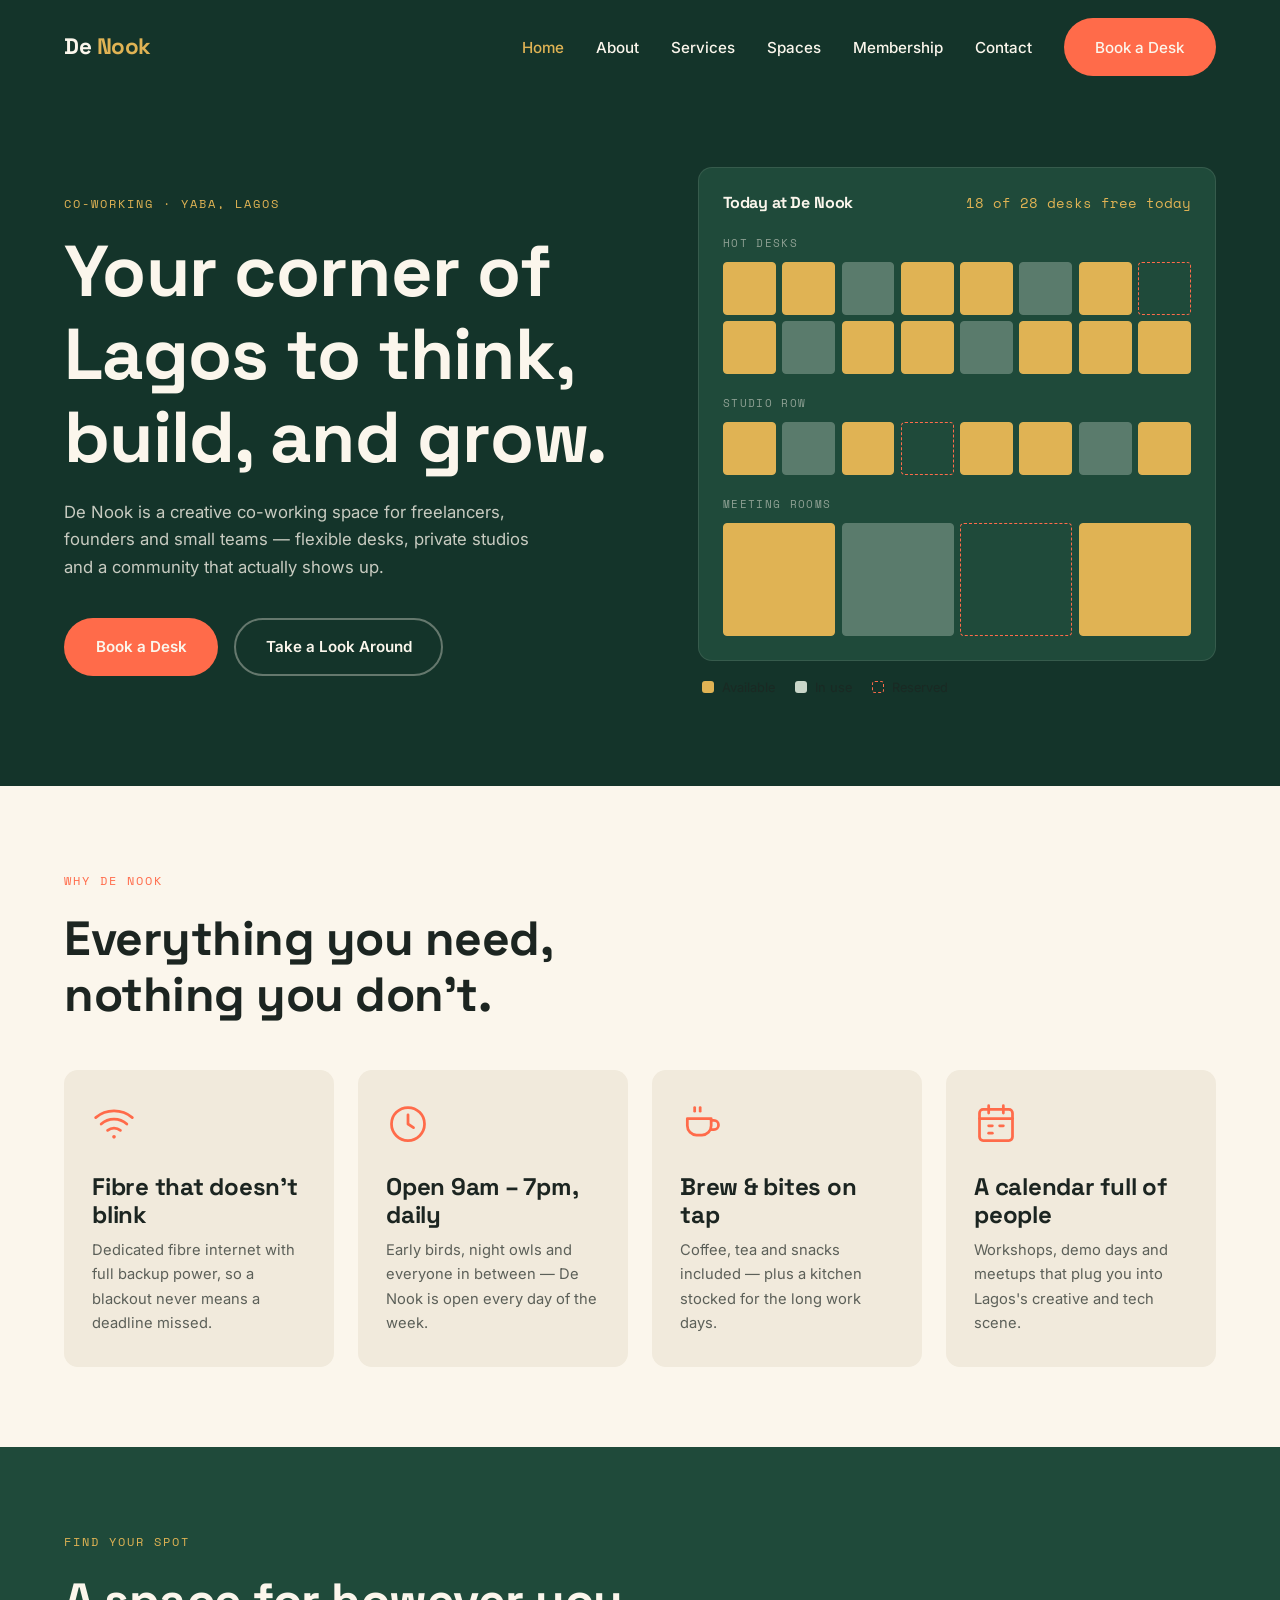
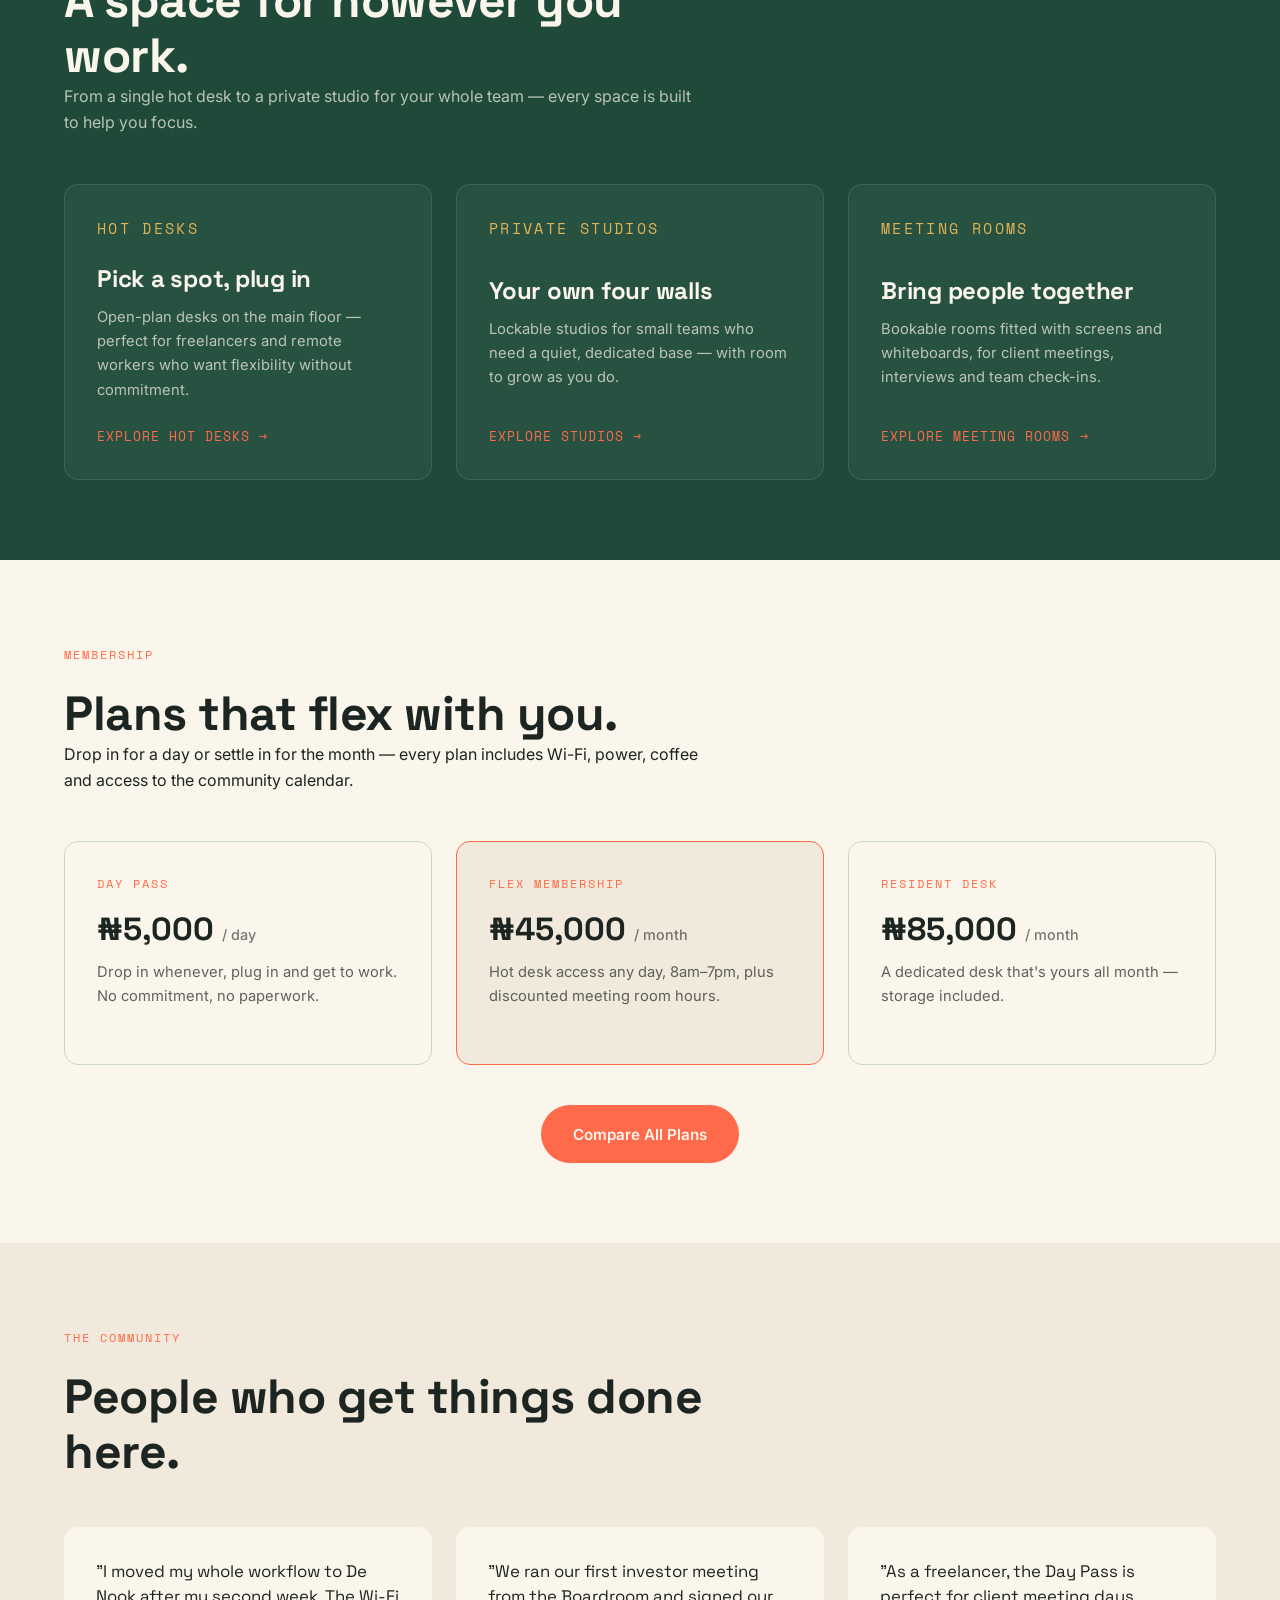
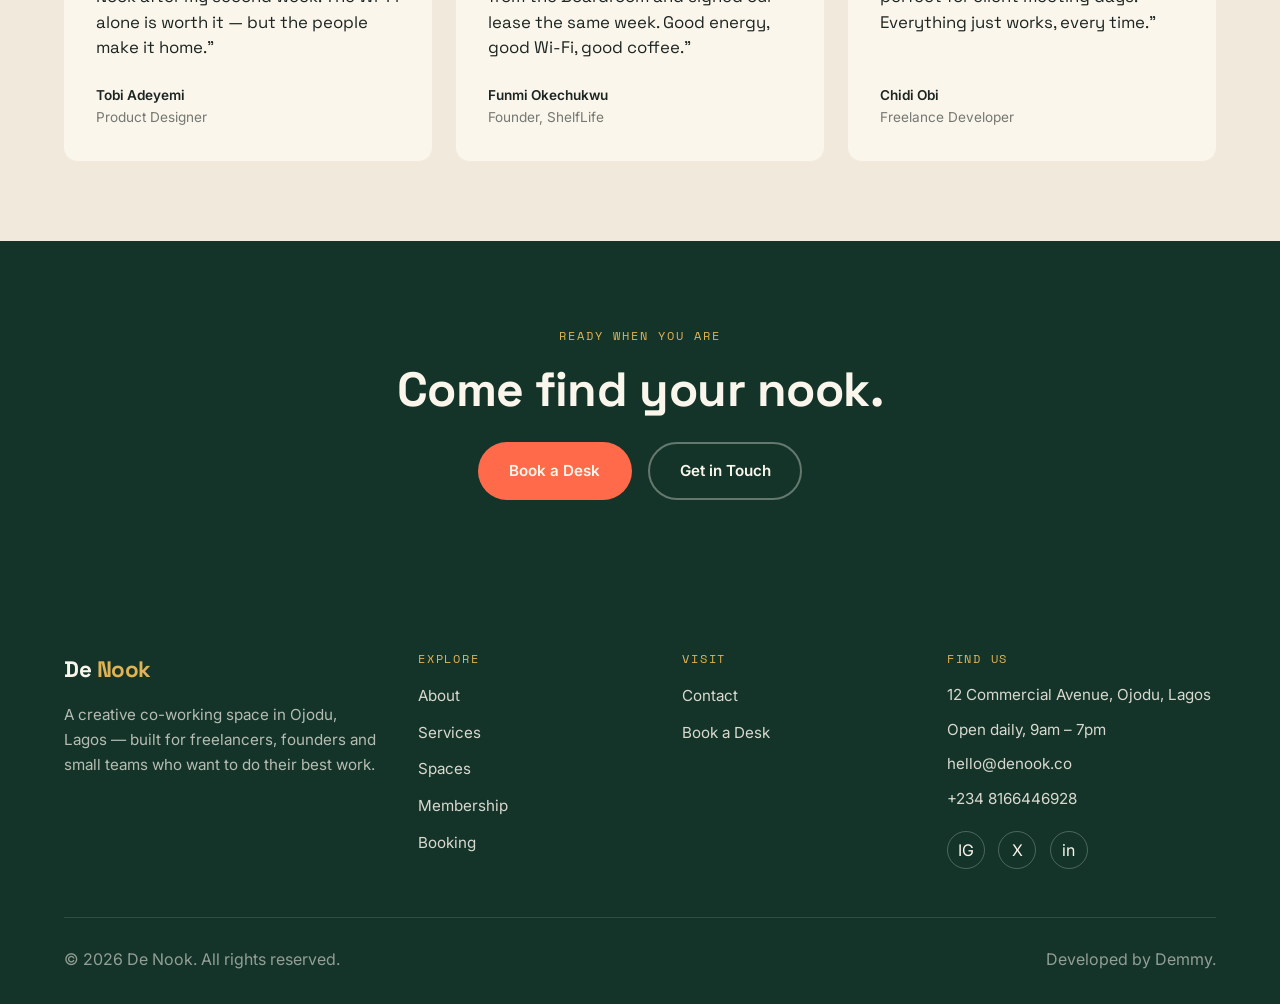
==== index.html @ dfa19780 "commit" ====
<!DOCTYPE html>
<html lang="en">
<head>
  <meta charset="UTF-8" />
  <meta name="viewport" content="width=device-width, initial-scale=1.0" />
  <title>De Nook — Creative Co-Working in Yaba, Lagos</title>
  <meta name="description" content="De Nook is a creative co-working space in Yaba, Lagos offering hot desks, private studios, meeting rooms and a community of makers." />

  <link rel="preconnect" href="https://fonts.googleapis.com" />
  <link rel="preconnect" href="https://fonts.gstatic.com" crossorigin />
  <link href="https://fonts.googleapis.com/css2?family=Space+Grotesk:wght@500;700&family=Inter:wght@400;500;600;700&family=Space+Mono:wght@400;700&display=swap" rel="stylesheet" />

  <link rel="stylesheet" href="css/style.css" />
  <link rel="stylesheet" href="css/home.css" />
</head>
<body>

  <!-- ===== Navbar ===== -->
  <header class="navbar">
    <div class="container">
      <a href="index.html" class="logo">De <span>Nook</span></a>

      <button class="nav-toggle" aria-label="Toggle navigation" aria-expanded="false">
        <span></span><span></span><span></span>
      </button>

      <ul class="nav-links">
        <li><a href="index.html" class="active">Home</a></li>
        <li><a href="about.html">About</a></li>
        <li><a href="services.html">Services</a></li>
        <li><a href="spaces.html">Spaces</a></li>
        <li><a href="membership.html">Membership</a></li>
        <li><a href="contact.html">Contact</a></li>
        <li><a href="booking.html" class="btn btn-primary">Book a Desk</a></li>
      </ul>
    </div>
  </header>

  <!-- ===== Hero ===== -->
  <section class="hero">
    <div class="container hero-grid">
      <div class="hero-content">
        <p class="eyebrow">Co-Working · Yaba, Lagos</p>
        <h1>Your corner of Lagos to think, build, and grow.</h1>
        <p class="hero-sub">
          De Nook is a creative co-working space for freelancers, founders and small
          teams — flexible desks, private studios and a community that actually shows up.
        </p>
        <div class="hero-actions">
          <a href="booking.html" class="btn btn-primary">Book a Desk</a>
          <a href="spaces.html" class="btn btn-outline">Take a Look Around</a>
        </div>
      </div>

      <div class="hero-visual">
        <div class="desk-map" id="deskMap">
          <div class="desk-map-header">
            <h3>Today at De Nook</h3>
            <span class="desk-map-count">— of — desks free today</span>
          </div>

          <div class="desk-zone">
            <span class="desk-zone-label">Hot Desks</span>
            <div class="desk-grid">
              <div class="desk available"></div>
              <div class="desk available"></div>
              <div class="desk occupied"></div>
              <div class="desk available"></div>
              <div class="desk available"></div>
              <div class="desk occupied"></div>
              <div class="desk available"></div>
              <div class="desk reserved"></div>
              <div class="desk available"></div>
              <div class="desk occupied"></div>
              <div class="desk available"></div>
              <div class="desk available"></div>
              <div class="desk occupied"></div>
              <div class="desk available"></div>
              <div class="desk available"></div>
              <div class="desk available"></div>
            </div>
          </div>

          <div class="desk-zone">
            <span class="desk-zone-label">Studio Row</span>
            <div class="desk-grid">
              <div class="desk available"></div>
              <div class="desk occupied"></div>
              <div class="desk available"></div>
              <div class="desk reserved"></div>
              <div class="desk available"></div>
              <div class="desk available"></div>
              <div class="desk occupied"></div>
              <div class="desk available"></div>
            </div>
          </div>

          <div class="desk-zone">
            <span class="desk-zone-label">Meeting Rooms</span>
            <div class="desk-grid rooms">
              <div class="desk available"></div>
              <div class="desk occupied"></div>
              <div class="desk reserved"></div>
              <div class="desk available"></div>
            </div>
          </div>
        </div>

        <div class="desk-legend">
          <span class="desk-legend-item"><span class="desk-legend-swatch available"></span> Available</span>
          <span class="desk-legend-item"><span class="desk-legend-swatch occupied"></span> In use</span>
          <span class="desk-legend-item"><span class="desk-legend-swatch reserved"></span> Reserved</span>
        </div>
      </div>
    </div>
  </section>

  <!-- ===== Highlights ===== -->
  <section class="highlights">
    <div class="container">
      <div class="section-head">
        <p class="eyebrow">Why De Nook</p>
        <h2>Everything you need, nothing you don't.</h2>
      </div>

      <div class="highlights-grid">
        <div class="highlight-card">
          <svg class="highlight-icon" viewBox="0 0 24 24" fill="none" stroke="currentColor" stroke-width="1.5" stroke-linecap="round" stroke-linejoin="round">
            <path d="M2 8.5a15.5 15.5 0 0 1 20 0" />
            <path d="M5 12a10.5 10.5 0 0 1 14 0" />
            <path d="M8.5 15.5a5.5 5.5 0 0 1 7 0" />
            <circle cx="12" cy="19" r="1" fill="currentColor" stroke="none" />
          </svg>
          <h3>Fibre that doesn't blink</h3>
          <p>Dedicated fibre internet with full backup power, so a blackout never means a deadline missed.</p>
        </div>

        <div class="highlight-card">
          <svg class="highlight-icon" viewBox="0 0 24 24" fill="none" stroke="currentColor" stroke-width="1.5" stroke-linecap="round" stroke-linejoin="round">
            <circle cx="12" cy="12" r="9" />
            <path d="M12 7v5l3 2" />
          </svg>
          <h3>Open 9am – 7pm, daily</h3>
          <p>Early birds, night owls and everyone in between — De Nook is open every day of the week.</p>
        </div>

        <div class="highlight-card">
          <svg class="highlight-icon" viewBox="0 0 24 24" fill="none" stroke="currentColor" stroke-width="1.5" stroke-linecap="round" stroke-linejoin="round">
            <path d="M4 9h13v4a5 5 0 0 1-5 5H9a5 5 0 0 1-5-5V9Z" />
            <path d="M17 10h1.5a2.5 2.5 0 0 1 0 5H17" />
            <path d="M8 3v2" />
            <path d="M11 3v2" />
          </svg>
          <h3>Brew &amp; bites on tap</h3>
          <p>Coffee, tea and snacks included — plus a kitchen stocked for the long work days.</p>
        </div>

        <div class="highlight-card">
          <svg class="highlight-icon" viewBox="0 0 24 24" fill="none" stroke="currentColor" stroke-width="1.5" stroke-linecap="round" stroke-linejoin="round">
            <rect x="3" y="4" width="18" height="17" rx="2" />
            <path d="M3 9h18" />
            <path d="M8 2v4" />
            <path d="M16 2v4" />
            <path d="M8 13h2" />
            <path d="M14 13h2" />
            <path d="M8 17h2" />
          </svg>
          <h3>A calendar full of people</h3>
          <p>Workshops, demo days and meetups that plug you into Lagos's creative and tech scene.</p>
        </div>
      </div>
    </div>
  </section>

  <!-- ===== Spaces preview ===== -->
  <section class="spaces-preview">
    <div class="container">
      <div class="section-head">
        <p class="eyebrow">Find Your Spot</p>
        <h2>A space for however you work.</h2>
        <p>From a single hot desk to a private studio for your whole team — every space is built to help you focus.</p>
      </div>

      <div class="spaces-grid">
        <div class="space-card">
          <p class="eyebrow">Hot Desks</p>
          <h3>Pick a spot, plug in</h3>
          <p>Open-plan desks on the main floor — perfect for freelancers and remote workers who want flexibility without commitment.</p>
          <a href="spaces.html" class="text-link">Explore Hot Desks →</a>
        </div>

        <div class="space-card">
          <p class="eyebrow">Private Studios</p>
          <h3>Your own four walls</h3>
          <p>Lockable studios for small teams who need a quiet, dedicated base — with room to grow as you do.</p>
          <a href="spaces.html" class="text-link">Explore Studios →</a>
        </div>

        <div class="space-card">
          <p class="eyebrow">Meeting Rooms</p>
          <h3>Bring people together</h3>
          <p>Bookable rooms fitted with screens and whiteboards, for client meetings, interviews and team check-ins.</p>
          <a href="spaces.html" class="text-link">Explore Meeting Rooms →</a>
        </div>
      </div>
    </div>
  </section>

  <!-- ===== Membership preview ===== -->
  <section class="membership">
    <div class="container">
      <div class="section-head">
        <p class="eyebrow">Membership</p>
        <h2>Plans that flex with you.</h2>
        <p>Drop in for a day or settle in for the month — every plan includes Wi-Fi, power, coffee and access to the community calendar.</p>
      </div>

      <div class="membership-grid">
        <div class="plan-card">
          <p class="eyebrow">Day Pass</p>
          <p class="plan-price">₦5,000 <span>/ day</span></p>
          <p class="plan-desc">Drop in whenever, plug in and get to work. No commitment, no paperwork.</p>
        </div>

        <div class="plan-card featured">
          <p class="eyebrow">Flex Membership</p>
          <p class="plan-price">₦45,000 <span>/ month</span></p>
          <p class="plan-desc">Hot desk access any day, 8am–7pm, plus discounted meeting room hours.</p>
        </div>

        <div class="plan-card">
          <p class="eyebrow">Resident Desk</p>
          <p class="plan-price">₦85,000 <span>/ month</span></p>
          <p class="plan-desc">A dedicated desk that's yours all month — storage included.</p>
        </div>
      </div>

      <div class="membership-cta">
        <a href="membership.html" class="btn btn-primary">Compare All Plans</a>
      </div>
    </div>
  </section>

  <!-- ===== Community / testimonials ===== -->
  <section class="community">
    <div class="container">
      <div class="section-head">
        <p class="eyebrow">The Community</p>
        <h2>People who get things done here.</h2>
      </div>

      <div class="testimonial-grid">
        <div class="testimonial-card">
          <p class="testimonial-quote">"I moved my whole workflow to De Nook after my second week. The Wi-Fi alone is worth it — but the people make it home."</p>
          <p class="testimonial-author"><strong>Tobi Adeyemi</strong>Product Designer</p>
        </div>

        <div class="testimonial-card">
          <p class="testimonial-quote">"We ran our first investor meeting from the Boardroom and signed our lease the same week. Good energy, good Wi-Fi, good coffee."</p>
          <p class="testimonial-author"><strong>Funmi Okechukwu</strong>Founder, ShelfLife</p>
        </div>

        <div class="testimonial-card">
          <p class="testimonial-quote">"As a freelancer, the Day Pass is perfect for client meeting days. Everything just works, every time."</p>
          <p class="testimonial-author"><strong>Chidi Obi</strong>Freelance Developer</p>
        </div>
      </div>
    </div>
  </section>

  <!-- ===== CTA banner ===== -->
  <section class="cta-banner">
    <div class="container">
      <p class="eyebrow">Ready When You Are</p>
      <h2>Come find your nook.</h2>
      <div class="cta-banner-actions">
        <a href="booking.html" class="btn btn-primary">Book a Desk</a>
        <a href="contact.html" class="btn btn-outline">Get in Touch</a>
      </div>
    </div>
  </section>

  <!-- ===== Footer ===== -->
  <footer class="footer">
    <div class="container">
      <div class="footer-grid">
        <div class="footer-brand">
          <a href="index.html" class="logo">De <span>Nook</span></a>
          <p>A creative co-working space in Ojodu, Lagos — built for freelancers, founders and small teams who want to do their best work.</p>
        </div>

        <div class="footer-nav">
          <h4>Explore</h4>
          <ul class="footer-links">
            <li><a href="about.html">About</a></li>
            <li><a href="services.html">Services</a></li>
            <li><a href="spaces.html">Spaces</a></li>
            <li><a href="membership.html">Membership</a></li>
            <li><a href="booking.html">Booking</a></li>
          </ul>
        </div>

        <div class="footer-nav">
          <h4>Visit</h4>
          <ul class="footer-links">
            <li><a href="contact.html">Contact</a></li>
            <li><a href="booking.html">Book a Desk</a></li>
          </ul>
        </div>

        <div class="footer-contact">
          <h4>Find Us</h4>
          <address>12 Commercial Avenue, Ojodu, Lagos</address>
          <p>Open daily, 9am – 7pm</p>
          <p>hello@denook.co</p>
          <p>+234 8166446928</p>

          <div class="footer-social">
            <a href="#" aria-label="Instagram">IG</a>
            <a href="#" aria-label="X (Twitter)">X</a>
            <a href="#" aria-label="LinkedIn">in</a>
          </div>
        </div>
      </div>

      <div class="footer-bottom">
        <p>© 2026 De Nook. All rights reserved.</p>
        <p>Developed by Demmy.</p>
      </div>
    </div>
  </footer>

  <script src="js/main.js"></script>
</body>
</html>
---- css/style.css ----
/* =========================================================
   DE NOOK — Global Stylesheet
   Shared design tokens, layout primitives, nav & footer.
   Page-specific styles live in their own files
   (e.g. home.css, about.css) and load after this one.
   ========================================================= */

:root {
  /* Color tokens */
  --forest: #14342A;        /* primary dark — nav, hero, footer */
  --forest-light: #1F4A3A;  /* lighter green — cards on dark */
  --cream: #FBF6EC;         /* warm paper — main light background */
  --cream-dim: #F1EADC;     /* slightly deeper cream — alt sections */
  --coral: #FF6B4A;         /* primary accent — CTAs, links */
  --coral-soft: #FFB199;    /* tint of coral for backgrounds */
  --gold: #E0B354;          /* secondary accent — icons, highlights */
  --ink: #1C2521;           /* near-black text on light bg */
  --sage: #C9D6C9;          /* muted divider / occupied state */

  /* Typography */
  --font-display: 'Space Grotesk', sans-serif;
  --font-body: 'Inter', sans-serif;
  --font-mono: 'Space Mono', monospace;

  /* Layout */
  --container: 1200px;
  --radius: 14px;
  --radius-sm: 8px;
}

/* ---------- Reset ---------- */
* {
  margin: 0;
  padding: 0;
  box-sizing: border-box;
}

html {
  scroll-behavior: smooth;
}

body {
  font-family: var(--font-body);
  color: var(--ink);
  background: var(--cream);
  line-height: 1.65;
  -webkit-font-smoothing: antialiased;
  -moz-osx-font-smoothing: grayscale;
}

img {
  max-width: 100%;
  display: block;
}

a {
  color: inherit;
  text-decoration: none;
}

ul {
  list-style: none;
}

button {
  font-family: inherit;
}

/* ---------- Layout helpers ---------- */
.container {
  max-width: var(--container);
  margin: 0 auto;
  padding: 0 1.5rem;
}

section {
  padding: 5rem 0;
}

@media (max-width: 720px) {
  section {
    padding: 3.5rem 0;
  }
}

/* ---------- Typography ---------- */
h1, h2, h3, h4 {
  font-family: var(--font-display);
  font-weight: 700;
  line-height: 1.15;
  letter-spacing: -0.01em;
}

h1 { font-size: clamp(2.5rem, 6vw, 4.5rem); }
h2 { font-size: clamp(2rem, 4.5vw, 3rem); }
h3 { font-size: clamp(1.2rem, 2.5vw, 1.5rem); }

p {
  font-size: 1rem;
}

.eyebrow {
  font-family: var(--font-mono);
  font-size: 0.78rem;
  letter-spacing: 0.16em;
  text-transform: uppercase;
  color: var(--coral);
  display: inline-block;
  margin-bottom: 1rem;
}

.section-head {
  max-width: 640px;
  margin-bottom: 3rem;
}

.section-head h2 {
  margin-top: 0.25rem;
}

/* ---------- Buttons ---------- */
.btn {
  display: inline-flex;
  align-items: center;
  justify-content: center;
  gap: 0.5rem;
  font-family: var(--font-body);
  font-weight: 600;
  font-size: 0.95rem;
  padding: 0.9rem 1.85rem;
  border-radius: 999px;
  border: 2px solid transparent;
  cursor: pointer;
  white-space: nowrap;
  transition: transform 0.2s ease, background-color 0.2s ease, color 0.2s ease, border-color 0.2s ease;
}

.btn-primary {
  background: var(--coral);
  color: var(--cream);
}

.btn-primary:hover {
  transform: translateY(-2px);
  background: #ff7e5f;
}

.btn-outline {
  background: transparent;
  border-color: currentColor;
  color: inherit;
}

.btn-outline:hover {
  transform: translateY(-2px);
  border-color: var(--gold);
  color: var(--gold);
}

/* ---------- Shared icon + card utilities ---------- */
.icon {
  width: 44px;
  height: 44px;
  color: var(--coral);
  margin-bottom: 1.25rem;
}

.card {
  background: var(--cream-dim);
  border-radius: var(--radius);
  padding: 2rem 1.75rem;
  transition: transform 0.25s ease, box-shadow 0.25s ease;
}

.card:hover {
  transform: translateY(-4px);
  box-shadow: 0 12px 28px rgba(20, 52, 42, 0.08);
}

/* ---------- Navbar ---------- */
.navbar {
  position: sticky;
  top: 0;
  z-index: 100;
  background: var(--forest);
  color: var(--cream);
}

.navbar .container {
  display: flex;
  align-items: center;
  justify-content: space-between;
  padding: 1.15rem 1.5rem;
  position: relative;
}

.logo {
  font-family: var(--font-display);
  font-weight: 700;
  font-size: 1.4rem;
  letter-spacing: -0.02em;
  z-index: 110;
}

.logo span {
  color: var(--gold);
}

.nav-links {
  display: flex;
  align-items: center;
  gap: 2rem;
}

.nav-links a {
  font-size: 0.95rem;
  font-weight: 500;
  transition: color 0.2s ease;
}

.nav-links a:hover,
.nav-links a.active {
  color: var(--gold);
}

.nav-links a.btn {
  color: var(--cream);
}

.nav-links a.btn:hover {
  color: var(--cream);
}

.nav-toggle {
  display: none;
  background: none;
  border: none;
  color: var(--cream);
  cursor: pointer;
  z-index: 110;
  width: 28px;
  height: 22px;
  position: relative;
}

.nav-toggle span {
  position: absolute;
  left: 0;
  width: 100%;
  height: 2px;
  background: currentColor;
  border-radius: 2px;
  transition: transform 0.25s ease, opacity 0.25s ease, top 0.25s ease;
}

.nav-toggle span:nth-child(1) { top: 0; }
.nav-toggle span:nth-child(2) { top: 10px; }
.nav-toggle span:nth-child(3) { top: 20px; }

.nav-toggle.open span:nth-child(1) {
  top: 10px;
  transform: rotate(45deg);
}
.nav-toggle.open span:nth-child(2) {
  opacity: 0;
}
.nav-toggle.open span:nth-child(3) {
  top: 10px;
  transform: rotate(-45deg);
}

@media (max-width: 860px) {
  .nav-toggle {
    display: block;
  }

  .nav-links {
    position: absolute;
    top: 100%;
    left: 0;
    right: 0;
    background: var(--forest);
    flex-direction: column;
    align-items: flex-start;
    padding: 0.5rem 1.5rem 2rem;
    gap: 1.25rem;
    transform: translateY(-8px);
    opacity: 0;
    pointer-events: none;
    transition: opacity 0.25s ease, transform 0.25s ease;
    border-top: 1px solid rgba(251, 246, 236, 0.1);
  }

  .nav-links.open {
    opacity: 1;
    transform: translateY(0);
    pointer-events: auto;
  }

  .nav-links a.btn {
    margin-top: 0.25rem;
  }
}

/* ---------- Footer ---------- */
.footer {
  background: var(--forest);
  color: var(--cream);
  padding: 4.5rem 0 2rem;
}

.footer-grid {
  display: grid;
  grid-template-columns: 1.4fr 1fr 1fr 1.2fr;
  gap: 2.5rem;
  padding-bottom: 3rem;
  border-bottom: 1px solid rgba(251, 246, 236, 0.12);
}

.footer-brand .logo {
  display: inline-block;
  margin-bottom: 0.85rem;
}

.footer-brand p {
  color: rgba(251, 246, 236, 0.7);
  max-width: 320px;
  font-size: 0.95rem;
}

.footer h4 {
  font-family: var(--font-mono);
  font-size: 0.78rem;
  letter-spacing: 0.14em;
  text-transform: uppercase;
  color: var(--gold);
  font-weight: 400;
  margin-bottom: 1rem;
}

.footer-links li {
  margin-bottom: 0.65rem;
}

.footer-links a {
  font-size: 0.95rem;
  color: rgba(251, 246, 236, 0.85);
  transition: color 0.2s ease;
}

.footer-links a:hover {
  color: var(--gold);
}

.footer-contact p,
.footer-contact address {
  font-size: 0.95rem;
  color: rgba(251, 246, 236, 0.85);
  font-style: normal;
  margin-bottom: 0.6rem;
}

.footer-social {
  display: flex;
  gap: 0.85rem;
  margin-top: 1.25rem;
}

.footer-social a {
  width: 38px;
  height: 38px;
  border-radius: 50%;
  border: 1px solid rgba(251, 246, 236, 0.25);
  display: flex;
  align-items: center;
  justify-content: center;
  transition: border-color 0.2s ease, color 0.2s ease;
}

.footer-social a:hover {
  border-color: var(--gold);
  color: var(--gold);
}

.footer-bottom {
  display: flex;
  justify-content: space-between;
  align-items: center;
  flex-wrap: wrap;
  gap: 1rem;
  padding-top: 1.75rem;
  font-size: 0.85rem;
  color: rgba(251, 246, 236, 0.55);
}

@media (max-width: 900px) {
  .footer-grid {
    grid-template-columns: 1fr 1fr;
    gap: 2.5rem 2rem;
  }
}

@media (max-width: 560px) {
  .footer-grid {
    grid-template-columns: 1fr;
    gap: 2.25rem;
  }
}

/* ---------- CTA banner (shared across pages) ---------- */
.cta-banner {
  background: var(--forest);
  color: var(--cream);
  text-align: center;
}

.cta-banner .eyebrow {
  color: var(--gold);
}

.cta-banner h2 {
  margin-bottom: 1.5rem;
}

.cta-banner-actions {
  display: flex;
  justify-content: center;
  gap: 1rem;
  flex-wrap: wrap;
}

.cta-banner .btn-outline {
  border-color: rgba(251, 246, 236, 0.35);
}

/* ---------- Page header (for non-home pages) ---------- */
.page-header {
  background: var(--forest);
  color: var(--cream);
  padding: 4.5rem 0 3.5rem;
}

.page-header .eyebrow {
  color: var(--gold);
}

.page-header h1 {
  font-size: clamp(2.25rem, 5vw, 3.5rem);
}

.page-header p {
  max-width: 560px;
  color: rgba(251, 246, 236, 0.78);
  margin-top: 1rem;
}

/* ---------- Focus states (accessibility) ---------- */
a:focus-visible,
button:focus-visible,
input:focus-visible,
select:focus-visible,
textarea:focus-visible {
  outline: 2px solid var(--coral);
  outline-offset: 3px;
}

/* ---------- Reduced motion ---------- */
@media (prefers-reduced-motion: reduce) {
  html {
    scroll-behavior: auto;
  }

  * {
    animation-duration: 0.01ms !important;
    animation-iteration-count: 1 !important;
    transition-duration: 0.01ms !important;
  }
}
---- css/home.css ----
/* =========================================================
   DE NOOK — Home Page Styles
   ========================================================= */

/* ---------- Hero ---------- */
.hero {
  background: var(--forest);
  color: var(--cream);
  padding: 4.5rem 0 5.5rem;
  overflow: hidden;
}

.hero-grid {
  display: grid;
  grid-template-columns: 1.1fr 1fr;
  gap: 4rem;
  align-items: center;
}

.hero-content h1 {
  margin-bottom: 1.25rem;
}

.hero-content .eyebrow {
  color: var(--gold);
}

.hero-sub {
  color: rgba(251, 246, 236, 0.78);
  font-size: 1.05rem;
  max-width: 480px;
  margin-bottom: 2.25rem;
}

.hero-actions {
  display: flex;
  gap: 1rem;
  flex-wrap: wrap;
}

.hero-actions .btn-outline {
  border-color: rgba(251, 246, 236, 0.35);
}

/* ---------- Desk map (signature element) ---------- */
.hero-visual {
  display: flex;
  flex-direction: column;
  gap: 1rem;
}

.desk-map {
  background: var(--forest-light);
  border: 1px solid rgba(251, 246, 236, 0.1);
  border-radius: var(--radius);
  padding: 1.5rem;
}

.desk-map-header {
  display: flex;
  justify-content: space-between;
  align-items: baseline;
  margin-bottom: 1.25rem;
}

.desk-map-header h3 {
  font-size: 1rem;
  color: var(--cream);
}

.desk-map-count {
  font-family: var(--font-mono);
  font-size: 0.85rem;
  color: var(--gold);
}

.desk-zone {
  margin-bottom: 1.25rem;
}

.desk-zone:last-child {
  margin-bottom: 0;
}

.desk-zone-label {
  font-family: var(--font-mono);
  font-size: 0.7rem;
  letter-spacing: 0.12em;
  text-transform: uppercase;
  color: rgba(251, 246, 236, 0.5);
  margin-bottom: 0.6rem;
  display: block;
}

.desk-grid {
  display: grid;
  grid-template-columns: repeat(8, 1fr);
  gap: 0.4rem;
}

.desk-grid.rooms {
  grid-template-columns: repeat(4, 1fr);
}

.desk {
  aspect-ratio: 1;
  border-radius: 4px;
  background: rgba(251, 246, 236, 0.08);
  border: 1px solid rgba(251, 246, 236, 0.12);
  transition: background 0.6s ease, border-color 0.6s ease;
}

.desk.available {
  background: var(--gold);
  border-color: var(--gold);
  animation: pulse 2.6s ease-in-out infinite;
}

.desk.occupied {
  background: var(--sage);
  border-color: var(--sage);
  opacity: 0.35;
}

.desk.reserved {
  background: transparent;
  border-color: var(--coral);
  border-style: dashed;
}

@keyframes pulse {
  0%, 100% { opacity: 1; }
  50% { opacity: 0.45; }
}

.desk-legend {
  display: flex;
  gap: 1.25rem;
  flex-wrap: wrap;
  padding: 0 0.25rem;
}

.desk-legend-item {
  display: flex;
  align-items: center;
  gap: 0.5rem;
  font-size: 0.8rem;
  color: rgba(28, 37, 33, 0.7);
}

.desk-legend-swatch {
  width: 12px;
  height: 12px;
  border-radius: 3px;
  display: inline-block;
}

.desk-legend-swatch.available { background: var(--gold); }
.desk-legend-swatch.occupied { background: var(--sage); }
.desk-legend-swatch.reserved { background: transparent; border: 1px dashed var(--coral); }

@media (max-width: 980px) {
  .hero-grid {
    grid-template-columns: 1fr;
    gap: 3rem;
  }

  .hero-content {
    text-align: left;
  }
}

@media (max-width: 480px) {
  .desk-grid {
    grid-template-columns: repeat(6, 1fr);
  }

  .desk-grid.rooms {
    grid-template-columns: repeat(3, 1fr);
  }
}

/* ---------- Highlights ---------- */
.highlights-grid {
  display: grid;
  grid-template-columns: repeat(4, 1fr);
  gap: 1.5rem;
}

.highlight-card {
  background: var(--cream-dim);
  border-radius: var(--radius);
  padding: 2rem 1.75rem;
  transition: transform 0.25s ease, box-shadow 0.25s ease;
}

.highlight-card:hover {
  transform: translateY(-4px);
  box-shadow: 0 12px 28px rgba(20, 52, 42, 0.08);
}

.highlight-icon {
  width: 44px;
  height: 44px;
  margin-bottom: 1.25rem;
  color: var(--coral);
}

.highlight-card h3 {
  margin-bottom: 0.6rem;
}

.highlight-card p {
  font-size: 0.92rem;
  color: rgba(28, 37, 33, 0.7);
}

@media (max-width: 980px) {
  .highlights-grid {
    grid-template-columns: 1fr 1fr;
  }
}

@media (max-width: 600px) {
  .highlights-grid {
    grid-template-columns: 1fr;
  }
}

/* ---------- Spaces preview ---------- */
.spaces-preview {
  background: var(--forest-light);
  color: var(--cream);
}

.spaces-preview .section-head .eyebrow {
  color: var(--gold);
}

.spaces-preview .section-head p {
  color: rgba(251, 246, 236, 0.7);
}

.spaces-grid {
  display: grid;
  grid-template-columns: repeat(3, 1fr);
  gap: 1.5rem;
}

.space-card {
  background: rgba(251, 246, 236, 0.04);
  border: 1px solid rgba(251, 246, 236, 0.1);
  border-radius: var(--radius);
  padding: 2rem;
  display: flex;
  flex-direction: column;
  height: 100%;
}

.space-card .eyebrow {
  color: var(--gold);
}

.space-card h3 {
  margin-bottom: 0.75rem;
}

.space-card p {
  color: rgba(251, 246, 236, 0.7);
  font-size: 0.92rem;
  flex-grow: 1;
  margin-bottom: 1.5rem;
}

.space-card .text-link {
  font-family: var(--font-mono);
  font-size: 0.8rem;
  letter-spacing: 0.08em;
  text-transform: uppercase;
  color: var(--coral);
}

.space-card .text-link:hover {
  color: var(--gold);
}

@media (max-width: 980px) {
  .spaces-grid {
    grid-template-columns: 1fr;
  }
}

/* ---------- Membership preview ---------- */
.membership-grid {
  display: grid;
  grid-template-columns: repeat(3, 1fr);
  gap: 1.5rem;
}

.plan-card {
  border: 1px solid var(--sage);
  border-radius: var(--radius);
  padding: 2rem;
  display: flex;
  flex-direction: column;
}

.plan-card.featured {
  border-color: var(--coral);
  background: var(--cream-dim);
  position: relative;
}

.plan-card .eyebrow {
  margin-bottom: 0.5rem;
}

.plan-price {
  font-family: var(--font-display);
  font-size: 2rem;
  font-weight: 700;
  margin-bottom: 0.25rem;
}

.plan-price span {
  font-family: var(--font-body);
  font-size: 0.9rem;
  font-weight: 500;
  color: rgba(28, 37, 33, 0.6);
}

.plan-card p.plan-desc {
  font-size: 0.92rem;
  color: rgba(28, 37, 33, 0.7);
  margin-bottom: 1.5rem;
  flex-grow: 1;
}

@media (max-width: 980px) {
  .membership-grid {
    grid-template-columns: 1fr;
  }
}

.membership-cta {
  text-align: center;
  margin-top: 2.5rem;
}

/* ---------- Community / testimonials ---------- */
.community {
  background: var(--cream-dim);
}

.testimonial-grid {
  display: grid;
  grid-template-columns: repeat(3, 1fr);
  gap: 1.5rem;
}

.testimonial-card {
  background: var(--cream);
  border-radius: var(--radius);
  padding: 2rem;
  display: flex;
  flex-direction: column;
}

.testimonial-quote {
  font-family: var(--font-display);
  font-size: 1.05rem;
  line-height: 1.5;
  margin-bottom: 1.5rem;
  flex-grow: 1;
}

.testimonial-author {
  font-size: 0.85rem;
  color: rgba(28, 37, 33, 0.6);
}

.testimonial-author strong {
  color: var(--ink);
  display: block;
  font-family: var(--font-body);
  font-weight: 600;
}

@media (max-width: 980px) {
  .testimonial-grid {
    grid-template-columns: 1fr;
  }
}
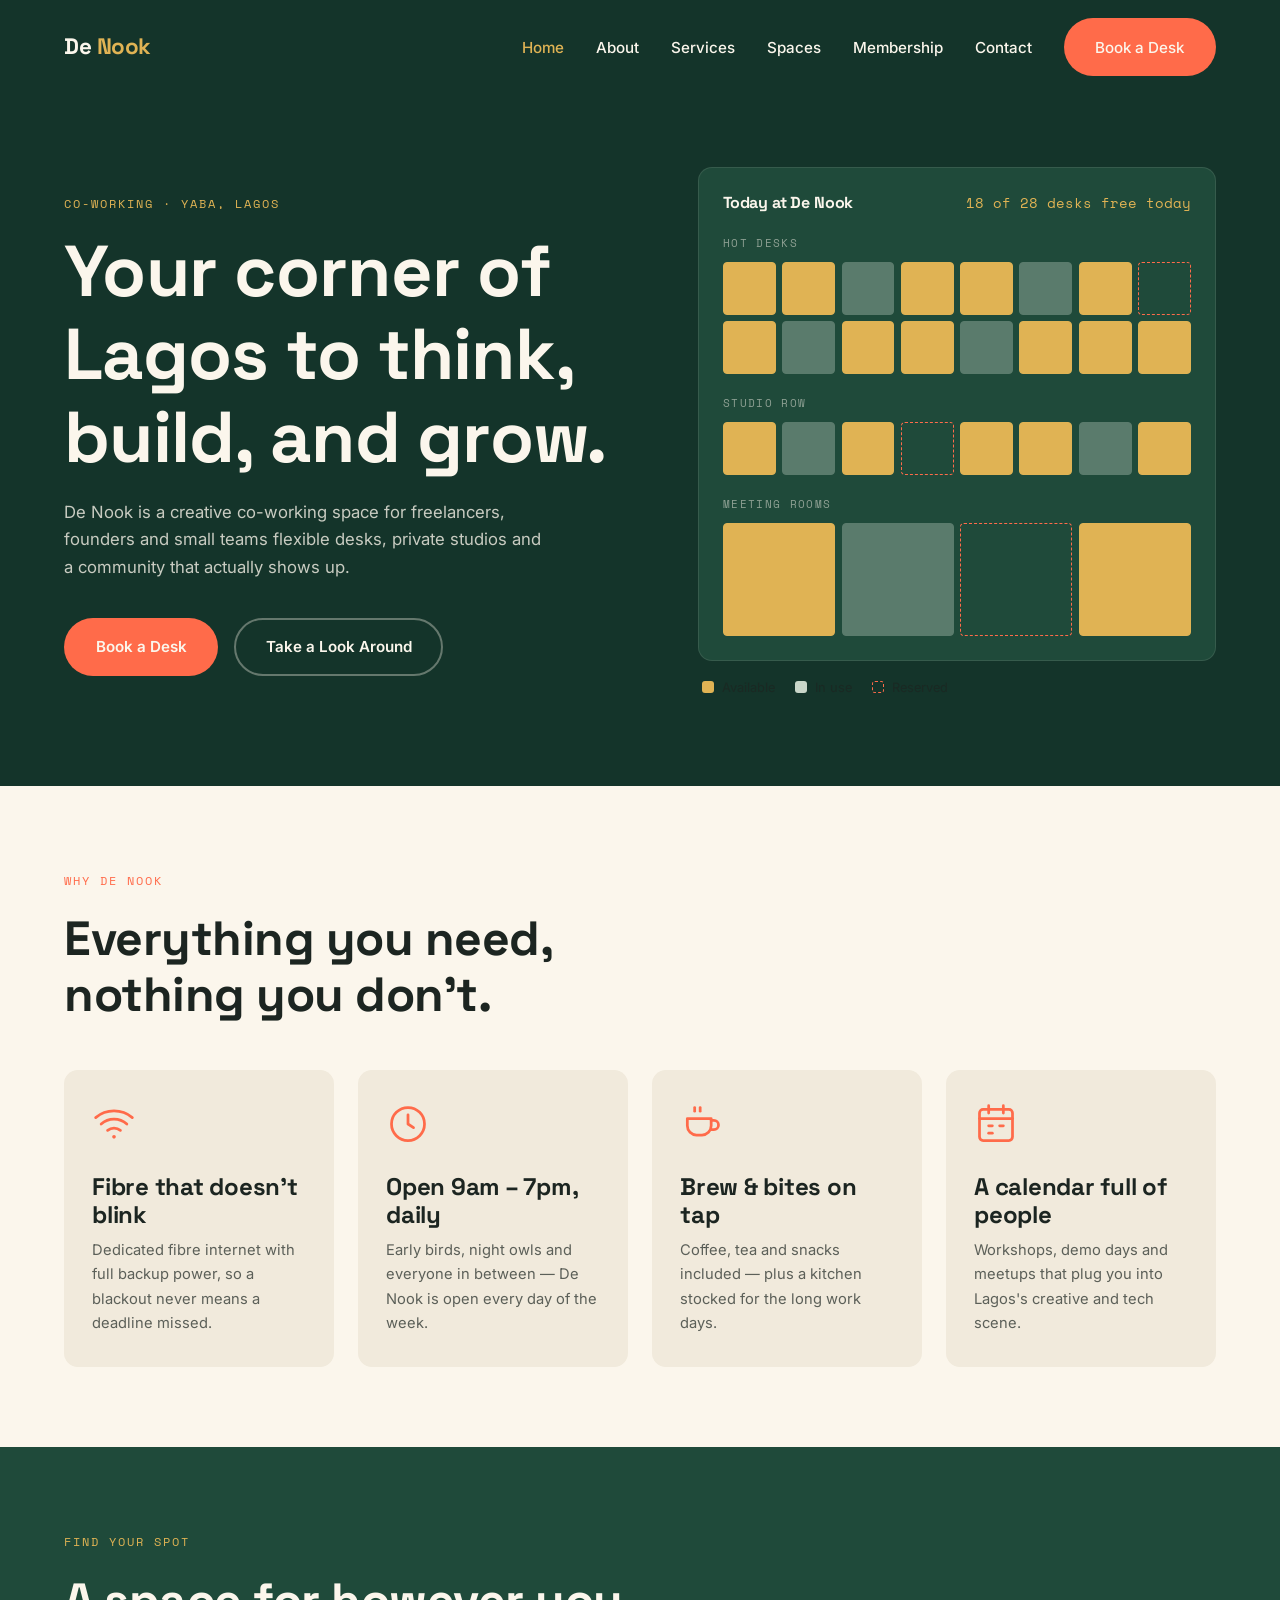
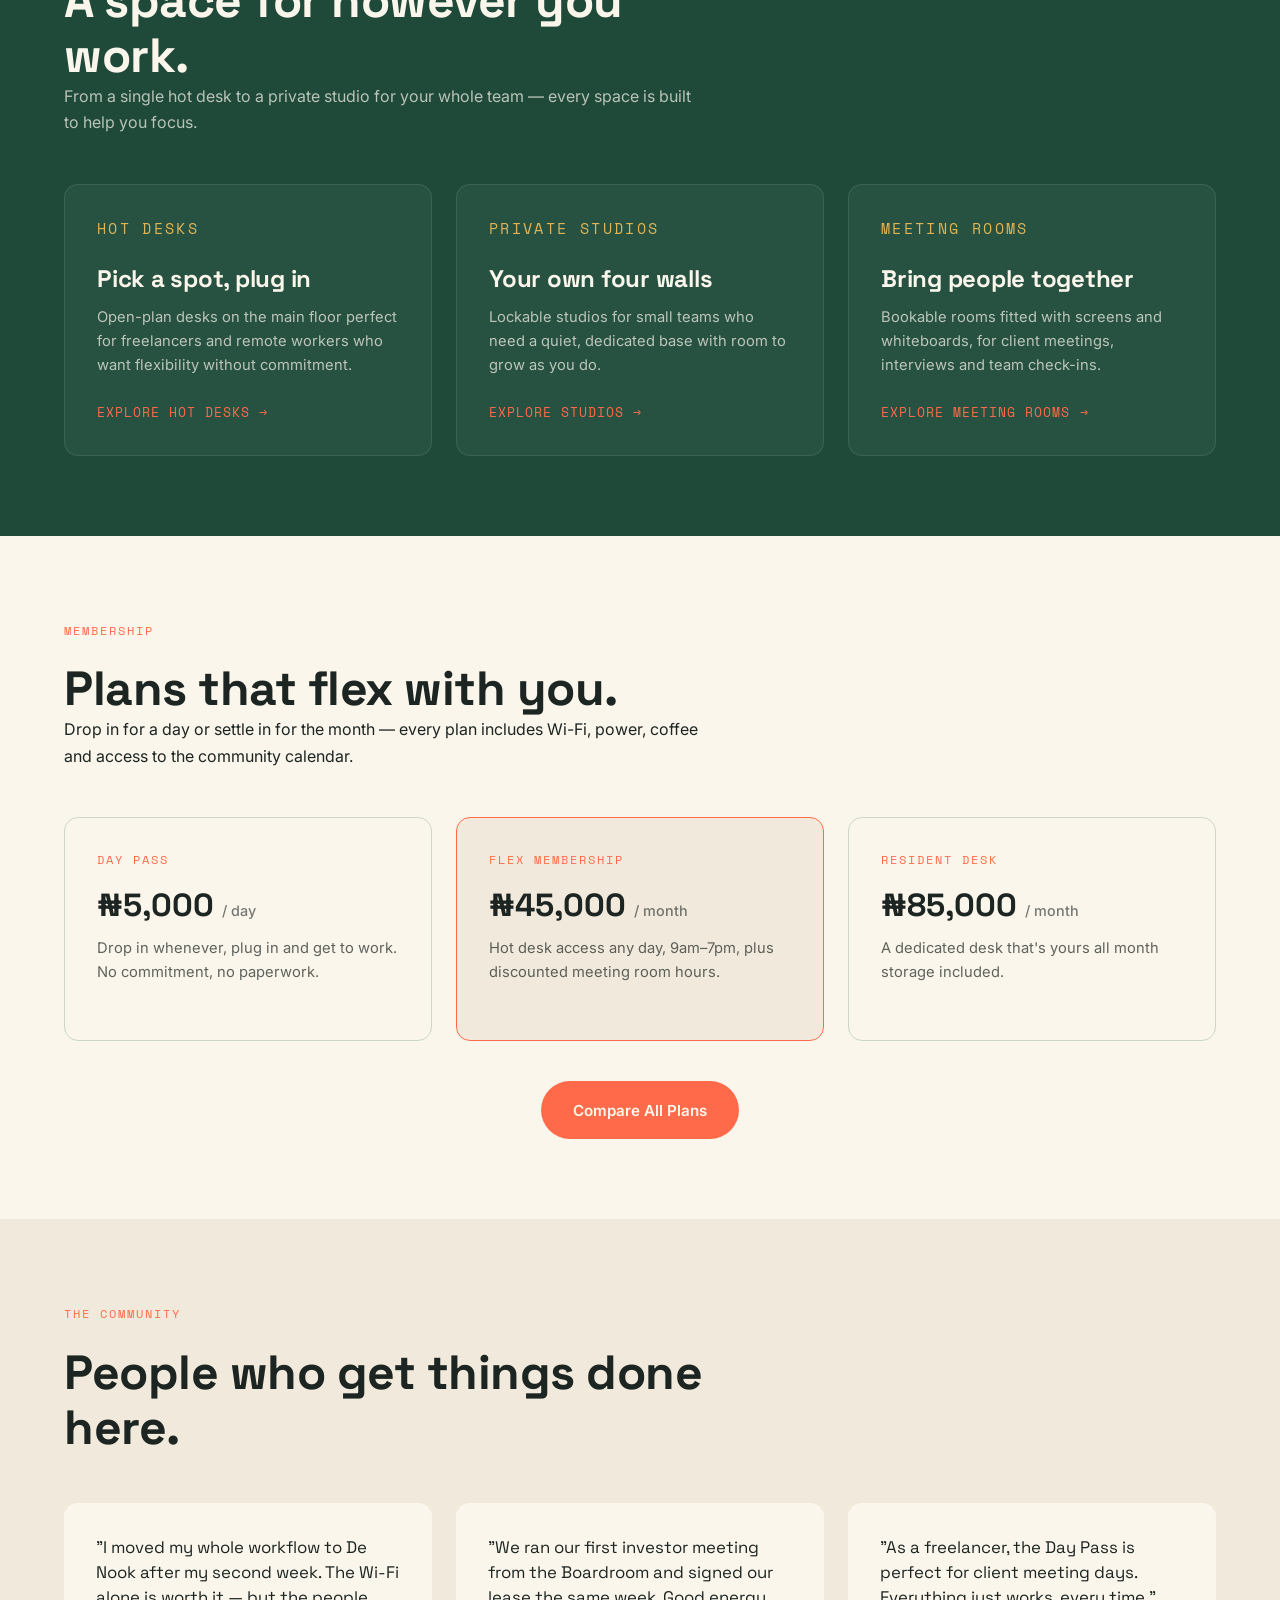
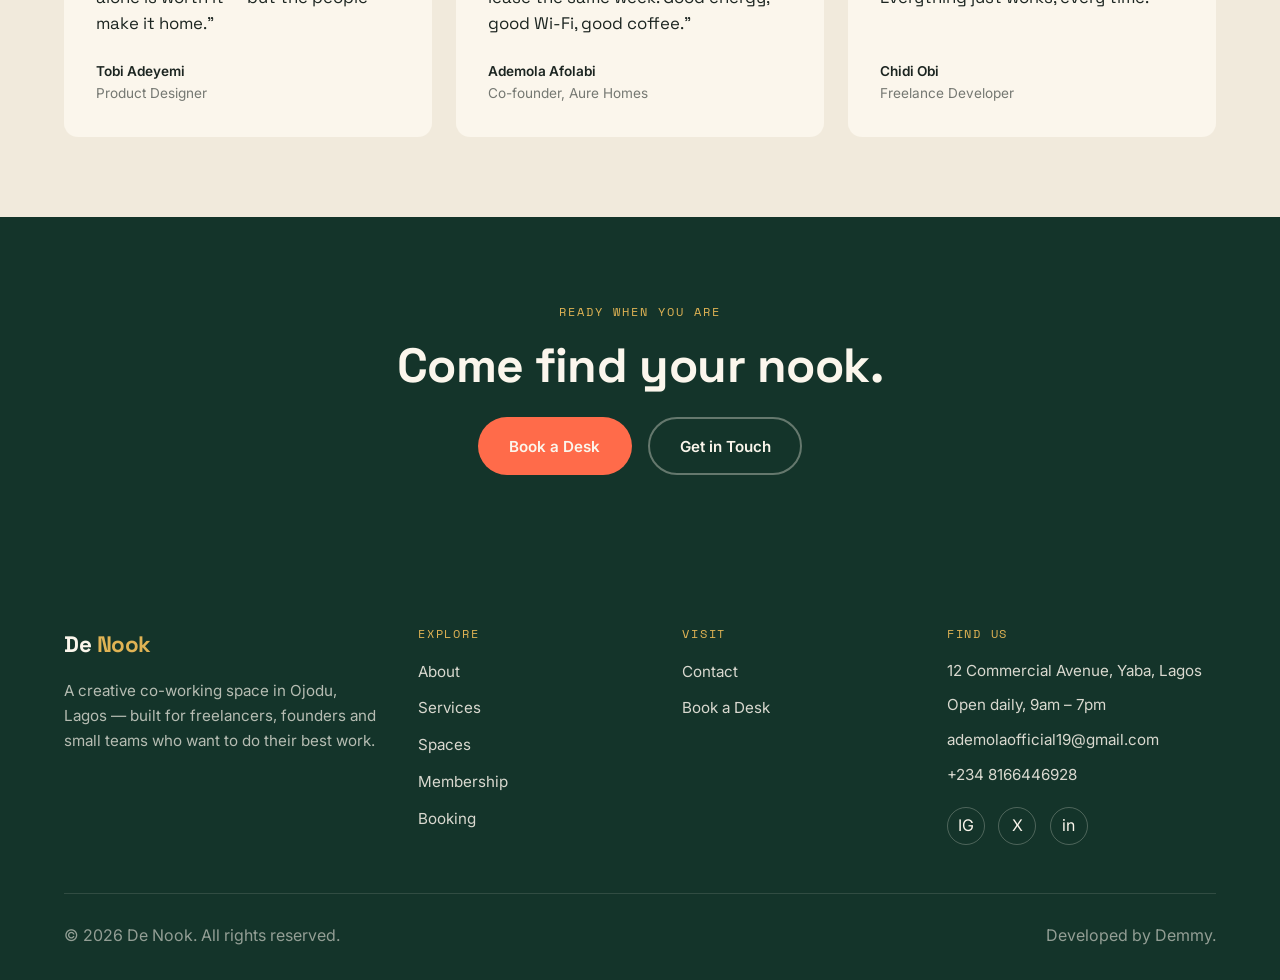
==== commit b3c3c97e: "Commit" ====
--- a/index.html
+++ b/index.html
@@ -44,7 +44,7 @@
         <h1>Your corner of Lagos to think, build, and grow.</h1>
         <p class="hero-sub">
           De Nook is a creative co-working space for freelancers, founders and small
-          teams — flexible desks, private studios and a community that actually shows up.
+          teams flexible desks, private studios and a community that actually shows up.
         </p>
         <div class="hero-actions">
           <a href="booking.html" class="btn btn-primary">Book a Desk</a>
@@ -185,14 +185,14 @@
         <div class="space-card">
           <p class="eyebrow">Hot Desks</p>
           <h3>Pick a spot, plug in</h3>
-          <p>Open-plan desks on the main floor — perfect for freelancers and remote workers who want flexibility without commitment.</p>
+          <p>Open-plan desks on the main floor perfect for freelancers and remote workers who want flexibility without commitment.</p>
           <a href="spaces.html" class="text-link">Explore Hot Desks →</a>
         </div>
 
         <div class="space-card">
           <p class="eyebrow">Private Studios</p>
           <h3>Your own four walls</h3>
-          <p>Lockable studios for small teams who need a quiet, dedicated base — with room to grow as you do.</p>
+          <p>Lockable studios for small teams who need a quiet, dedicated base with room to grow as you do.</p>
           <a href="spaces.html" class="text-link">Explore Studios →</a>
         </div>
 
@@ -225,13 +225,13 @@
         <div class="plan-card featured">
           <p class="eyebrow">Flex Membership</p>
           <p class="plan-price">₦45,000 <span>/ month</span></p>
-          <p class="plan-desc">Hot desk access any day, 8am–7pm, plus discounted meeting room hours.</p>
+          <p class="plan-desc">Hot desk access any day, 9am–7pm, plus discounted meeting room hours.</p>
         </div>
 
         <div class="plan-card">
           <p class="eyebrow">Resident Desk</p>
           <p class="plan-price">₦85,000 <span>/ month</span></p>
-          <p class="plan-desc">A dedicated desk that's yours all month — storage included.</p>
+          <p class="plan-desc">A dedicated desk that's yours all month storage included.</p>
         </div>
       </div>
 
@@ -257,7 +257,7 @@
 
         <div class="testimonial-card">
           <p class="testimonial-quote">"We ran our first investor meeting from the Boardroom and signed our lease the same week. Good energy, good Wi-Fi, good coffee."</p>
-          <p class="testimonial-author"><strong>Funmi Okechukwu</strong>Founder, ShelfLife</p>
+          <p class="testimonial-author"><strong>Ademola Afolabi</strong>Co-founder, Aure Homes</p>
         </div>
 
         <div class="testimonial-card">
@@ -310,9 +310,9 @@
 
         <div class="footer-contact">
           <h4>Find Us</h4>
-          <address>12 Commercial Avenue, Ojodu, Lagos</address>
+          <address>12 Commercial Avenue, Yaba, Lagos</address>
           <p>Open daily, 9am – 7pm</p>
-          <p>hello@denook.co</p>
+          <p>ademolaofficial19@gmail.com</p>
           <p>+234 8166446928</p>
 
           <div class="footer-social">
